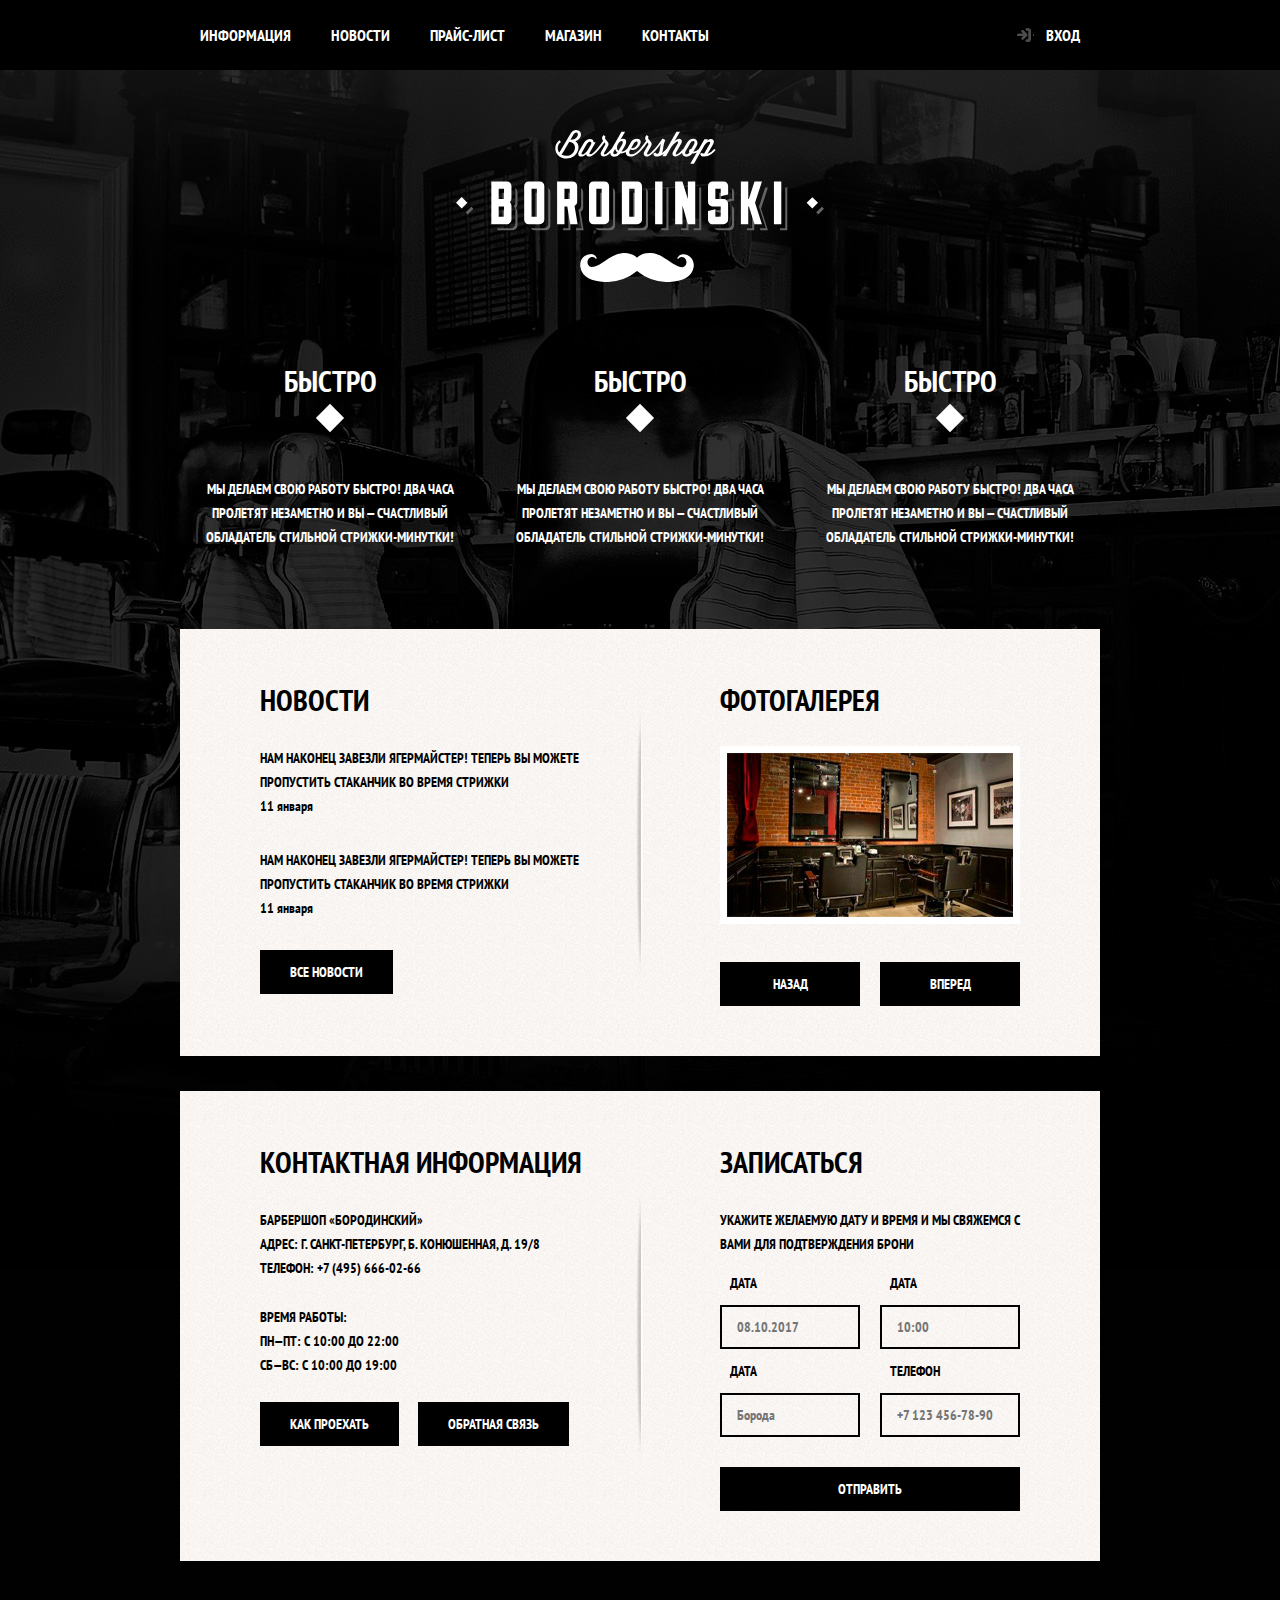
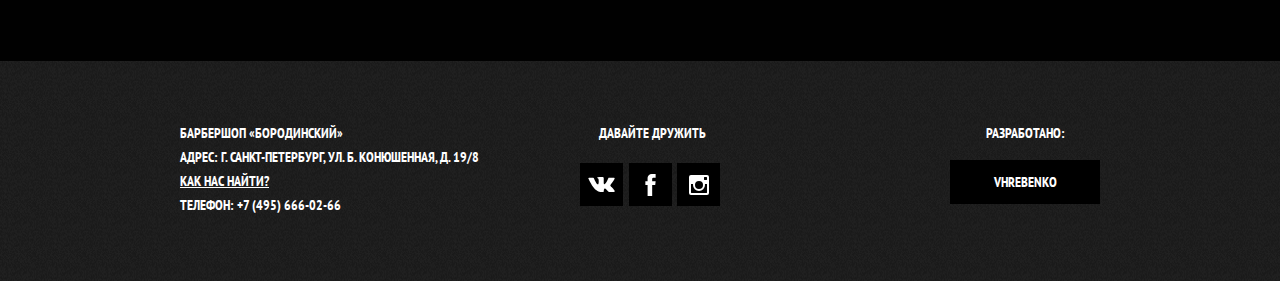
==== index.html @ f5a2f9d1 "first commit" ====
<!DOCTYPE html>
<html lang="ru">
  <head>
    <meta charset="UTF-8" />
    <meta http-equiv="X-UA-Compatible" content="IE=edge" />
    <meta name="viewport" content="width=device-width, initial-scale=1.0" />
    <title>Barbershop</title>    
    <link rel="preconnect" href="https://fonts.googleapis.com">
    <link rel="preconnect" href="https://fonts.gstatic.com" crossorigin>
    <link href="https://fonts.googleapis.com/css2?family=PT+Sans+Narrow:wght@400;700&display=swap" rel="stylesheet">
    <link rel="stylesheet" href="/style/normalize.css">
    <link rel="stylesheet" href="/style/style.css">    
  </head>
  <body>
    <header class="main-header"> 
      <nav class="main-navigation">
        <a class="main-header-logo">
          <img src="img/index-logo.svg" alt="Логотип барбершопа «БОРОДИНСКИЙ»" width="370" height="155"> 
        </a>   
        <div class="main-navigation-wrapper">
          <div class="container">
            <ul class="site-navigation">
              <li class="site-navigation__item"><a href="info.html">Информация</a></li>
              <li class="site-navigation__item"><a href="news.html">Новости</a></li>
              <li class="site-navigation__item"><a href="price_list.html">Прайс-лист</a></li>
              <li class="site-navigation__item"><a href="catalog.html">Магазин</a></li>
              <li class="site-navigation__item"><a href="contacts.html">Контакты</a></li>              
            </ul>
            <ul class="user-navigation">
              <li>
                <a class="login-link" href="login.html">Вход</a>
              </li>
            </ul>
          </div>
        </div>    
      </nav>    
    </header>
    <main class="container">
      <h1 class="visually-hidden">Барбершоп «БОРОДИНСКИЙ»</h1>
      <section class="features">
        <h2 class="visually-hidden">Преимущества</h2>
        <ul class="features-list">
          <li class="features-item">
            <h3>Быстро</h3>
            <p>МЫ ДЕЛАЕМ СВОЮ РАБОТУ БЫСТРО! ДВА ЧАСА ПРОЛЕТЯТ НЕЗАМЕТНО И ВЫ — СЧАСТЛИВЫЙ ОБЛАДАТЕЛЬ СТИЛЬНОЙ СТРИЖКИ-МИНУТКИ!</p>
          </li>
          <li class="features-item">
            <h3>Быстро</h3>
            <p>МЫ ДЕЛАЕМ СВОЮ РАБОТУ БЫСТРО! ДВА ЧАСА ПРОЛЕТЯТ НЕЗАМЕТНО И ВЫ — СЧАСТЛИВЫЙ ОБЛАДАТЕЛЬ СТИЛЬНОЙ СТРИЖКИ-МИНУТКИ!</p>
          </li>
          <li class="features-item">
            <h3>Быстро</h3>
            <p>МЫ ДЕЛАЕМ СВОЮ РАБОТУ БЫСТРО! ДВА ЧАСА ПРОЛЕТЯТ НЕЗАМЕТНО И ВЫ — СЧАСТЛИВЫЙ ОБЛАДАТЕЛЬ СТИЛЬНОЙ СТРИЖКИ-МИНУТКИ!</p>
          </li>
        </ul>  
      </section>
      <div class="index-columns">
        <section class="news">
          <h2>Новости</h2>
          <ul class="news-list">
            <li class="news-item">
              <p>НАМ НАКОНЕЦ ЗАВЕЗЛИ ЯГЕРМАЙСТЕР! ТЕПЕРЬ ВЫ МОЖЕТЕ ПРОПУСТИТЬ СТАКАНЧИК ВО ВРЕМЯ СТРИЖКИ</p>
              <time datetime="2021-01-11">11 января</time>
            </li>
            <li class="news-item">
              <p>НАМ НАКОНЕЦ ЗАВЕЗЛИ ЯГЕРМАЙСТЕР! ТЕПЕРЬ ВЫ МОЖЕТЕ ПРОПУСТИТЬ СТАКАНЧИК ВО ВРЕМЯ СТРИЖКИ</p>
              <time datetime="2021-01-11">11 января</time>
            </li>            
          </ul>  
          <a class="button"  href="news.html">Все новости</a>
        </section>
        <section class="gallery">
          <h2>Фотогалерея</h2>
          <div class="gallery-container">
            <figure class="gallery-content">
              <a href="#">
                <img src="./img/studio.jpg" width="286" height="164" alt="Интерьер">
              </a>
            </figure>
            <button class="button gallery-button gallery-button-back" type="button">Назад</button>
            <button class="button gallery-button gallery-button-next" type="button">Вперед</button>
          </div>

          
        </section>
      </div>
      <div class="index-columns">
        <section class="contacts">
          <h2>Контактная информация</h2>
          <p>
            БАРБЕРШОП «БОРОДИНСКИЙ»<br>
            АДРЕС: Г. САНКТ-ПЕТЕРБУРГ, Б. КОНЮШЕННАЯ, Д. 19/8<br>
            ТЕЛЕФОН: +7 (495) 666-02-66<br>
          </p>
          <p>
            ВРЕМЯ РАБОТЫ: <br>
            ПН—ПТ: С 10:00 ДО 22:00 <br>
            СБ—ВС: С 10:00 ДО 19:00 <br>
          </p>
          <a class="button" href="map.html">Как проехать</a>
          <a class="button" href="contacts.html">Обратная связь</a>
        </section>
        <section class="appointment">
          <h2>Записаться</h2>
          <p class="appointment-info">УКАЖИТЕ ЖЕЛАЕМУЮ ДАТУ И ВРЕМЯ И МЫ СВЯЖЕМСЯ С ВАМИ ДЛЯ ПОДТВЕРЖДЕНИЯ БРОНИ</p>
          <form action="https://echo.htmlacademy.ru" class="appointment__form" method="post">
            <p class="appointment__item">
              <label for="appointment-date">Дата</label>
              <input type="text" id="appointment-date" name="date" value="" placeholder="08.10.2017">
            </p>
            <p class="appointment__item">
              <label for="appointment-time">Дата</label>
              <input type="text" id="appointment-time" name="time" value="" placeholder="10:00">
            </p>
            <p class="appointment__item">
              <label for="appointment-name">Дата</label>
              <input type="text" id="appointment-name" name="name" value="" placeholder="Борода">
            </p>
            <p class="appointment__item">
              <label for="appointment-phone">Телефон</label>
              <input type="text" id="appointment-phone" name="phone" value="" placeholder="+7 123 456-78-90">
            </p>
            <button class="button appointment-button" type="submit">Отправить</button>
          </form>
        </section>
      </div>
      
    </main>
    <footer class="main-footer">
      <div class="container">        
        <p class="footer-contacts">
          БАРБЕРШОП «БОРОДИНСКИЙ»<br>
          АДРЕС: Г. САНКТ-ПЕТЕРБУРГ, УЛ. Б. КОНЮШЕННАЯ, Д. 19/8<br>
          <a href="map.html">КАК НАС НАЙТИ?</a><br>
          ТЕЛЕФОН: +7 (495) 666-02-66
        </p>
        <div class="footer-social">
          <b>Давайте дружить</b>
          <ul>
            <li class="social-button">
              <a href="#"><span class="visually-hidden">Вконтакте</span>
                <svg xmlns="http://www.w3.org/2000/svg" width="27" height="15" viewBox="0 0 26.14 14.91"><path d="M26 13.47l-.09-.17a13.55 13.55 0 0 0-2.6-3q-.87-.83-1.1-1.12A1 1 0 0 1 22 8a10.27 10.27 0 0 1 1.22-1.78l.88-1.16q2.35-3.13 2-4L26 .94a.8.8 0 0 0-.4-.22 2.14 2.14 0 0 0-.87 0h-3.92a.51.51 0 0 0-.27 0h-.3a.6.6 0 0 0-.15.14.93.93 0 0 0-.14.24 22.22 22.22 0 0 1-1.46 3.06q-.5.84-.93 1.46a7 7 0 0 1-.71.91 4.94 4.94 0 0 1-.52.47q-.23.18-.35.15l-.23-.05a.9.9 0 0 1-.31-.33 1.49 1.49 0 0 1-.16-.53V1.6a3.14 3.14 0 0 0 0-.62 2.12 2.12 0 0 0-.14-.44.73.73 0 0 0-.28-.33 1.57 1.57 0 0 0-.46-.18A9 9 0 0 0 12.57 0a8.93 8.93 0 0 0-3.25.33 1.83 1.83 0 0 0-.52.41q-.25.3-.07.33a1.67 1.67 0 0 1 1.16.59l.08.16a2.6 2.6 0 0 1 .19.63 6.32 6.32 0 0 1 .12 1 10.59 10.59 0 0 1 0 1.7q-.07.71-.13 1.1a2.21 2.21 0 0 1-.18.64 2.69 2.69 0 0 1-.16.3l-.07.07a1 1 0 0 1-.37.07.86.86 0 0 1-.46-.19 3.27 3.27 0 0 1-.56-.52 7 7 0 0 1-.66-.93q-.37-.6-.76-1.42l-.22-.39q-.2-.38-.56-1.11t-.62-1.43A.9.9 0 0 0 5.2.9h-.07a.93.93 0 0 0-.22-.16A1.44 1.44 0 0 0 4.6.65L.87.68A1 1 0 0 0 .1.94L0 1a.44.44 0 0 0 0 .22 1.08 1.08 0 0 0 .08.37Q.9 3.53 1.86 5.31t1.66 2.87Q4.23 9.27 5 10.24t1 1.24l.37.41.34.33a8.06 8.06 0 0 0 1 .78 16.34 16.34 0 0 0 1.4.9 7.6 7.6 0 0 0 1.79.72 6.19 6.19 0 0 0 2 .22h1.57a1.08 1.08 0 0 0 .72-.3l.05-.07a.9.9 0 0 0 .1-.25 1.38 1.38 0 0 0 0-.37 4.48 4.48 0 0 1 .09-1.05 2.77 2.77 0 0 1 .23-.71 1.74 1.74 0 0 1 .29-.4 1.19 1.19 0 0 1 .23-.2h.11a.86.86 0 0 1 .77.21 4.52 4.52 0 0 1 .83.79q.39.47.93 1.05a6.41 6.41 0 0 0 1 .87l.27.16a3.31 3.31 0 0 0 .71.3 1.53 1.53 0 0 0 .76.07l3.48-.05a1.58 1.58 0 0 0 .8-.17.68.68 0 0 0 .34-.37 1.06 1.06 0 0 0 0-.46 1.71 1.71 0 0 0-.1-.36z" fill="#fff"/></svg>
              </a>
            </li>
            <li class="social-button"><a href="#"><span class="visually-hidden">Фейсбук</span>
              <svg xmlns="http://www.w3.org/2000/svg" width="19" height="22" viewBox="0 0 10.15 21.74"><path d="M3.34 1.12A4.77 4.77 0 0 1 6.53 0h3.61v3.81H7.81a1.07 1.07 0 0 0-1.09.83v2.55h3.42c-.08 1.23-.24 2.45-.41 3.67h-3v10.87H2.21V10.86H0V7.21h2.19V3.66a3.83 3.83 0 0 1 1.15-2.54z" fill="#fff"/></svg>
            </a></li>
            <li class="social-button"><a href="#"><span class="visually-hidden">Инстаграм</span>
              <svg xmlns="http://www.w3.org/2000/svg" width="20" height="20" viewBox="0 0 20 20"><path d="M18 0H2a2 2 0 0 0-2 2v16a2 2 0 0 0 2 2h16a2 2 0 0 0 2-2V2a2 2 0 0 0-2-2zm-8 6a4 4 0 1 1-4 4 4 4 0 0 1 4-4zM2.5 18a.47.47 0 0 1-.5-.5V9h2.1a3.4 3.4 0 0 0-.1 1 6 6 0 1 0 12 0 3.4 3.4 0 0 0-.1-1H18v8.5a.47.47 0 0 1-.5.5zM18 4.5a.47.47 0 0 1-.5.5h-2a.47.47 0 0 1-.5-.5v-2a.47.47 0 0 1 .5-.5h2a.47.47 0 0 1 .5.5z" fill="#fff"/></svg>
            </a></li>
          </ul>
        </div>
        <p class="footer-copyright">
          <b>Разработано:</b>
          <a class="button" href="#">VHREBENKo</a>    
        </p>
      </div>
    </footer>    
    <section class="modal modal-login">
      <h2>Личный кабинет</h2>
      <p class="modal-description">Введите свой логин и пароль</p>
      <form class="login-form" action="#" method="post">
        <p>
          <label class="visually-hidden" for="user-login"></label>
          <input class="login-icon-user" type="text" id="user-login" name="login" placeholder="email@example.com">
        </p>
        <p>
          <label class="visually-hidden" for="user-password">Пароль</label>
          <input class="login-icon-password" id="user-password" type="password" name="password" placeholder="...........">
        </p>
        <p class="login-help">
          <label class="login-checkbox">
            <input type="checkbox" name="remember" class="visually-hidden">
            <span class="checkbox-indicator"></span>
            Запомнить меня 
          </label>
          <a class="restore" href="#">Я забыл пароль!</a>
        </p>
        <button class="button">Вход</button>
      </form>
      <button class="modal-close" type="button" aria-label="Закрыть"></button>  
    </section>     
    <section class="modal modal-map">
      <h2 class="visually-hidden">Как до нас добраться</h2>      
      <div>
        <img src="./img/map.jpg" width="780" height="560" alt="Офис компании по адресу ул.Толстого 18/8, Санкт-Петербург">
      </div>
      <button class="modal-close" type="button">
        <span class="visually-hidden">Закрыть</span>
      </button>
    </section>
  </body>
</html>
---- style/style.css ----
:root {
  --bakground-color: #f8f8f8;
  --white: #fff;
  --black: #000;
  --orange: #ff9900;
  --lite-orange: rgba(255, 153, 0, 0.7);
  --grey: #666;
  --lite-grey: #cccccc;
  --dark-grey: #413f3f;
  --green: #97ee3f;
  --hover-link: #242424;
  --bg-placeholder: #f8f5f2;
}

* {
  box-sizing: border-box;
}

html {
  font-family: "Montserrat", sans-serif;
}

main {
  width: 100%;
}

a {
  text-decoration: none;
}

h1,
h2,
h3,
h4,
h5,
h6 {
  margin: 0;
}

ul {
  margin: 0;
  padding: 0;
  list-style: none;
}

img {
  max-width: 100%;
  height: auto;
}

.text-center {
  text-align: center;
}

.container {
  width: 940px;
  margin: 0 auto;
  padding: 0 10px;
}

.visually-hidden:not(:focus):not(:active),
input[type="checkbox"].visually-hidden,
input[type="radio"].visually-hidden {
  position: absolute;
  width: 1px;
  height: 1px;
  margin: -1px;
  border: 0;
  padding: 0;

  white-space: nowrap;
  
  clip-path: inset(100%);
  clip: rect(0 0 0 0);
  overflow: hidden;
}

body {
  min-height: 100vh;
  display: flex;
  flex-direction: column;
  margin: 0;
  padding: 0;
  font-family: "PT Sans Narrow", "Arial", sans-serif;
  font-size: 14px;
  line-height: 24px;
  font-weight: 700;
  color: var(--white);
  text-transform: uppercase;
  background-color: var(--black);
  background-image: url("../img/bg.jpg");
  background-position: top center;
  background-repeat: no-repeat;  
}

body.inner-page {
  background-color: var(--bg-placeholder);
  background-image: url("../img/pattern-light.png"); 
  background-repeat: repeat;
}


.button {
  display: inline-block;
  margin-right: 16px;
  padding: 10px 30px;
  font: inherit;

  text-align: center;
  color: var(--white);
  vertical-align: middle;
  text-transform: uppercase;

  background-color: var(--black);
  border: none;
}

.button:hover,
.button:focus,
.button:active {
  background-color: #663d15;
  cursor: pointer;
}

.button.disabled,
.button:disabled {
  cursor: default;
  opacity: .5;
  background-color: var(--black);
}


/*=================================== HEADER ===========================*/
main {
  flex-grow: 1;
}

.main-header {
  margin-bottom: 75px;  
}

.inner-page .main-header {
  background-color: var(--black);
  margin-bottom: 60px;  
}

.main-navigation {
  display: flex;
  flex-direction: column;
  align-items: center;
  min-height: 285px;
  background-color: transparent;
  font-size: 16px;
  line-height: 20px;
  color: var(--white);  
}

.inner-page .main-navigation {
  flex-direction: row;  
  min-height: 70px;  
}

.main-header-logo {  
  order: 2;
  width: 368px;
  height: 153px;
}

.inner-page .main-header-logo {
  display: flex;  
  width: 112px;
  height: auto;
  padding: 24px 0;
  margin-right: 30px;
  order: 0; 
}

.main-navigation-wrapper {  
  width: 100%;
  min-height: 70px;
  margin-bottom: 60px;
  background-color: var(--black);
}

.main-navigation-wrapper .container {
  display: flex;
  justify-content: space-between;
}

.site-navigation {
  display: flex;
  flex-wrap: wrap;  
  width: 620px; 
}

.user-navigation {
  display: flex;  
  max-width: 140px;
}

.inner-page .user-navigation {
  margin-left: auto;
}

.site-navigation a,
.user-navigation a {
  position: relative;
  display: block;  
  padding: 25px 20px;  
  color: inherit;
}


.site-navigation a:hover,
.site-navigation a:focus,
.user-navigation a:hover,
.user-navigation a:focus {
  background-color: var(--hover-link);
} 

.inner-page .site-navigation a:hover,
.inner-page .site-navigation a:focus,
.inner-page .user-navigation a:hover,
.inner-page .user-navigation a:focus {
  background-color: transparent;  
}

.inner-page .site-navigation a:hover::after,
.inner-page .site-navigation a:focus::after,
.inner-page .user-navigation a:hover::after,
.inner-page .user-navigation a:focus::after {
  content: "";
  position: absolute;
  left: 0;
  bottom: -1px; 
  width: 100%;
  height: 4px;
  background-color: var(--white);
}



.user-navigation .login-link {
  position: relative;
  padding-left: 50px;
}

.login-link::before {
  content: "";
  
  position: absolute;
  left: 20px;
  top: 27px;
  width: 18px;
  height: 17px;

  background-image: url("../img/login.svg");
  opacity: 0.3; 
}

.login-link:hover::before,
.login-link:focus::before,
.login-link:active::before {
  opacity: 1;
}

.features {
  margin-bottom: 80px;
}

.features-list {
  display: flex;
  justify-content: space-between;
  min-height: 170px;
  margin: 0;
  padding: 0;
  list-style: none;  
}

.features-item {
  padding: 0 10px;
  min-height: 170px;
  width: 300px;
  text-align: center;
}

.features-item h3 {
  position: relative;
  margin-bottom: 75px;
  font-size: 30px;
  line-height: 42px;
}

.features-item h3::after { 
  content: "";

  position: absolute;
  top: 48px;
  left: 50%;
  margin-left: -10px;
  width:20px;
  height: 20px;

  background-color: var(--white);
  transform: rotate(45deg);
}

.features-item p {
  margin: 0;
}

.index-columns {
  display: flex;
  justify-content: space-between;
  padding: 50px 80px;
  margin-bottom: 35px;

  color: var(--black);

  background-color: var(--bg-placeholder);
  background-image: 
    url("../img/line.png"),
    url("../img/pattern-light.png");
  background-position: center ,0 0;
  background-repeat: no-repeat, repeat;
}

.index-columns h2 {  
  margin-bottom: 25px;
  font-size: 30px;
  line-height: 42px;
}

.news {
  width: 380px; 
}

.news-list {
  margin-bottom: 30px;
}

.news-item {
  margin-bottom: 30px;
}

.news-item p {
  margin-bottom: 0;
}

.news-item time {
  font-size: 14px;
  line-height: 24px;
  text-transform: none;
}

.gallery {
  width: 300px; 
}

.gallery-container {
  position: relative;
  min-height: 260px;
}

.gallery-content {  
  height: 178px;
  margin: 0;
  margin-bottom: 40px;
  background-color: var(--lite-grey);
  border: 7px solid var(--white);
}

.gallery-content a {
  display: block;
  height: 164px;
}

.gallery-content img {
  height: 164px;
  width: 286px;
}

.gallery-button {
  position: absolute;
  bottom: 0;

  width: 140px;
  margin: 0;
}

.gallery-button-back {
  left: 0;
}

.gallery-button-next {
  right: 0;
}

.contacts {
  width: 380px;  
}

.contacts p {
  margin: 0;
  margin-bottom: 25px;
}

.appointment {
  width: 300px;
  min-height: 340px;
}

.appointment-info {
  margin: 0;
  margin-bottom: 15px;
}

.appointment__form {
  display: flex;
  flex-wrap: wrap;
  justify-content: space-between;
}

.appointment__item {
  width: 140px;
  margin: 0;
  margin-bottom: 10px;
}

.appointment__item label {
  display: block;
  margin-left: 10px;
  margin-bottom: 10px;
}

.appointment__item input {
  padding: 8px 15px;
  max-width: 100%;
  font: inherit;
  background-color: transparent;
  border: 2px solid var(--black);
}

.appointment-button {
  display: block;
  width: 100%;
  margin: 0;
  margin-top: 20px;
}

.main-footer {
  position: relative;
  bottom: 0;
  left: 0;
  margin-top: 65px;
  padding: 60px 0;
  min-height: 180px;
  color: var(--white);

  background-color: #212121;
  background-image: url("../img/pattern-lite-black.png");
  background-position: 0 0;
  background-repeat: repeat;
}

.main-footer .container {
  display: flex;  
}

.footer-contacts {
  width: 320px;
  margin: 0;
  margin-right: 80px;
  min-height: 100px;
}

.footer-contacts a {
  color: var(--white);
  text-decoration: underline;
}

.footer-contacts a:hover,
.footer-contacts a:focus {
  text-decoration: none;
}

.footer-social {
  width: 145px;
  min-height: 100px;
  text-align: center;
}

.footer-social b {
  display: block;
  margin-bottom: 18px;
}

.footer-social ul {
  width: 140px;
  display: flex;
  justify-content: space-between;  
  flex-wrap: wrap;    
}

.social-button {
  display: flex;
  justify-content: center;
  align-items: center;
  width: 43px;
  height: 43px;
  margin-bottom: 10px;
  background-color: var(--black);
  color: var(--white);
}

.social-button:hover,
.social-button:focus {
  background-color: var(--white);
}

.social-button:hover path,
.social-button:focus path {
  fill: var(--black);
}

.social-button a {  
  display:flex;
  justify-content: center;
  width: 43px;
  height: 43px;
  align-items: center;
}

.footer-copyright {
  width: 150px;
  margin: 0;
  margin-left: auto;  
  text-align: center;
}

.footer-copyright b {
  display: block;
  margin-bottom: 15px;
}

.footer-copyright .button {
  display: block;
  margin-right: 0;
}

.footer-copyright .button:hover,
.footer-copyright .button:focus {
  color: var(--black);
  background-color: var(--white);
}

.modal {  
  position: fixed;
  top: 120px;
  left: 50%;
  margin-left: -225px;
  color: var(--black);

  background-color: var(--bg-placeholder);
  background-image: url("../img/pattern-light.png");
  background-position: 0 0;
  background-repeat: repeat;
  box-shadow: 0 30px 50px rgba(0, 0, 0, 0.7);
}

.modal-close {
  position: absolute;
  top: 0;
  right: -34px;
  width: 22px;
  height: 22px;
  background-color: transparent;
  border: 0;
  cursor: pointer;
}

.modal-close::before,
.modal-close::after {
  content: "";

  position: absolute;
  top: 10px;
  left: 2px;

  width: 19px;
  height: 3px;

  background-color: #d0d0d0;
}

.modal-close::before {
  transform: rotate(45deg);
}

.modal-close::after {
  transform: rotate(-45deg);
}

.modal-login {
  display: none;
  width: 450px;
  padding: 50px 80px;
}

.modal h2 {
  margin-bottom: 20px;

  font-size: 30px;
  line-height: 42px;
}

.modal-description {
  font-size: 14px;
  line-height: 24px;
}

.modal-description,
.login-form p {
  margin: 0;
  margin-bottom: 10px;
}

.login-form input[type="text"],
.login-form input[type="password"] {
  width: 100%;
  padding: 10px 28px 10px 15px;
  
  font: inherit;
  color: var(--black);
  text-transform: uppercase;

  background-color: var(--bg-placeholder);
  border: 2px solid var(--black);
}

.login-form input:focus,
.login-form input:hover {
  border: 2px solid #663d15;
  cursor: pointer;
}


.login-checkbox {
  position: relative;
  padding-left: 30px;
  cursor: pointer;
}

.login-checkbox input[type="checkbox"] + .checkbox-indicator {
  position: absolute;
  top: 0;
  left: 0;

  width: 20px;
  height: 20px;

  border: 2px solid var(--black);
}

.login-checkbox input[type="checkbox"]:focus + .checkbox-indicator {
  border-color: #663d15;
  outline: thin dotted;
  outline: 5px auto -webkit-focus-ring-color;
}

.login-checkbox input[type="checkbox"]:checked + .checkbox-indicator::before,
.login-checkbox input[type="checkbox"]:checked + .checkbox-indicator::after {
  content: "";

  position: absolute;
  top: 7px;
  left: 0;

  width: 15px;
  height: 2px;

  background-color: var(--black);
}

.login-checkbox input[type="checkbox"]:checked + .checkbox-indicator::before {
  transform: rotate(45deg);
}

.login-checkbox input[type="checkbox"]:checked + .checkbox-indicator::after {
  transform: rotate(-45deg);
}

.login-checkbox:hover,
.login-checkbox:focus,
.login-checkbox:focus-visible {
  color: #663d15;
}

.login-icon-user {
  background-image: url("../img/user.svg");
  background-position: 260px center;
  background-repeat: no-repeat;
}

.login-icon-password {
  background-image: url("../img/lock.svg");
  background-position: 260px center;
  background-repeat: no-repeat;
}

.login-form .login-help {
  display: flex;
  flex-wrap: wrap;
  justify-content: space-between;
  margin: 15px 0;
}

.restore {
  color: inherit;
  text-decoration: underline;
}

.restore:hover,
.restore:focus {
  text-decoration: none;
}

.login-form .button {
  width: 100%;
  margin-right: 0;
}

.modal-map {
  display: none;
  width: 766px;
  height: 560px;
  top: 50%;
  left: 50%;
  margin-left: -390px;
  margin-top: -280px;
  overflow: hidden;
  border: 7px solid var(--white);
}

/* INNER PAGE */

.page-title {
  font-size: 30px;
  line-height: 42px;
  margin-bottom: 25px;
  color: var(--black);
}

.breadcrumbs {
  display: flex;    
}

.breadcrumbs a {
  color: var(--black);
}

.breadcrumbs-item {
  position: relative;
  padding-right: 40px;
}

.breadcrumbs-item.active a{
  color: #aba9a7;
}

.breadcrumbs-item:not(:last-child)::after {  
  content: "";
  position: absolute;
  top: 8px;
  right: 15px;
  display: block;
  width: 8px;
  height: 8px;
  background-color: var(--black);
  transform: rotate(45deg);
}

.inner-content {
  color: var(--black);
}

.inner-content h2 {
  margin-top: 60px;
  margin-bottom: 30px;

  font-size: 24px;
  line-height: 30px;
}

.inner-content h3 {
  margin-top: 60px;
  margin-bottom: 30px;

  font-size: 20px;
  line-height: 24px;
}

.inner-content h2 + h3 {
  margin-top: 30px;
}

.inner-content p {
  margin: 14px 0;
}

.inner-content .big-heading {
  display: flex;
  align-items: center;

  margin-top: 55px;
  margin-bottom: 65px;

  text-align: center;
  font-size: 48px;
  line-height: 48px;
}

.big-heading::before,
.big-heading::after {  
  content: "";
  flex-grow: 1;
  flex-shrink: 0;
  width: 50px;
  height: 2px;
  background-color: var(--black);
}

.inner-content .big-heading::before {
  margin-right: 25px;
}

.inner-content .big-heading::after {
  margin-left: 25px;
}

.inner-content td {
  padding: 10px 15px;
  border: 2px solid var(--black);  
}

.inner-content table {
  border-collapse: collapse;
}

.custom-list-one {
  margin: 14px 0;  
}

.custom-list-one li {
  position: relative;

  margin-bottom: 15px;
  padding-left: 20px;
}

.custom-list-one li:before {
  content: '';

  position: absolute;
  top: 8px;
  left: 0;

  width: 8px;
  height: 8px;

  background: var(--black);
  transform: rotate(45deg);
}

.custom-table-one {
  width: 100%;
}

.custom-table-one td {
  width: 50%;
}

.custom-table-one td:last-child {
  text-align: center;
}

.inner-columns {
  display: flex;
  flex-wrap: wrap;
  justify-content: space-between;
  margin: 60px 0;
}

.inner-column-left,
.inner-column-right {
  width: 460px;
}

.inner-column-left *:first-child,
.inner-column-right *:first-child {
  margin-top: 0;
}

.inner-columns > h3:first-child {
  width: 460px;
  margin-top: 0;
  margin-right: 460px;
  margin-right: calc(100% - 460px);
}
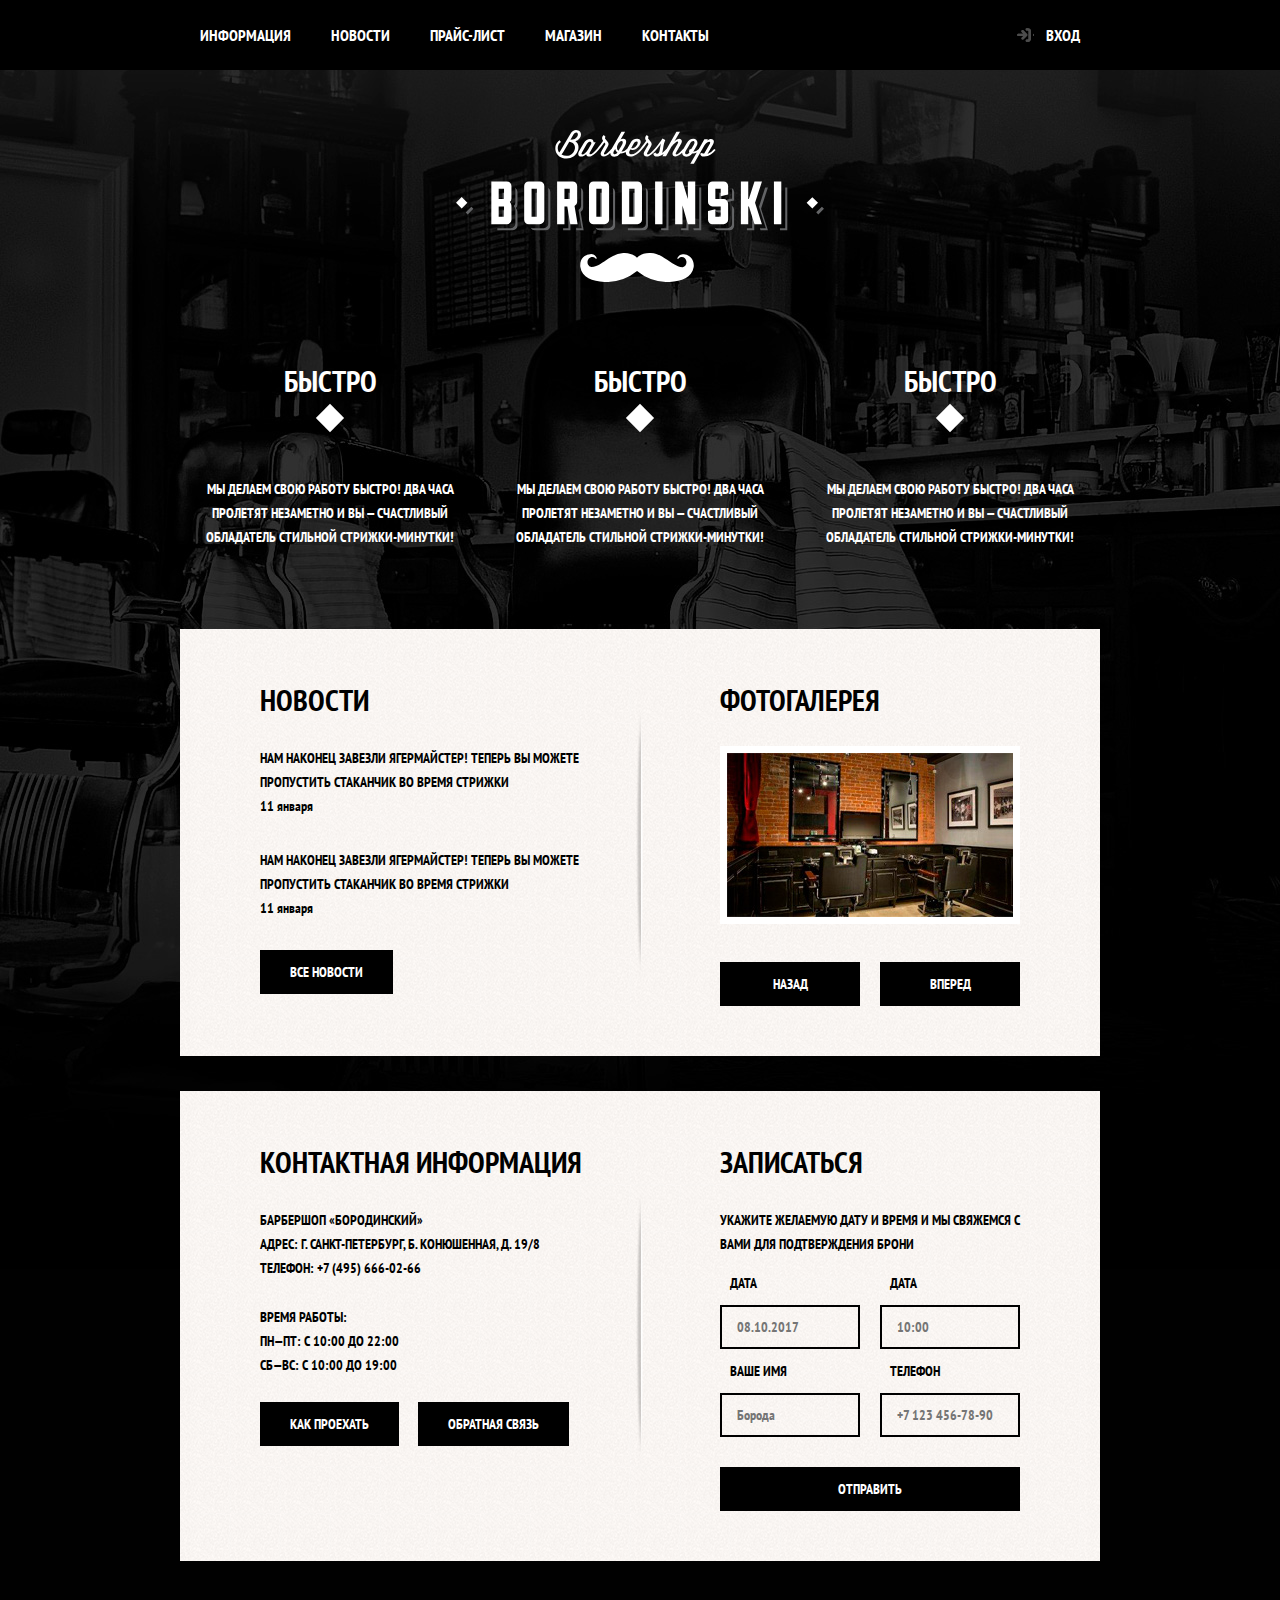
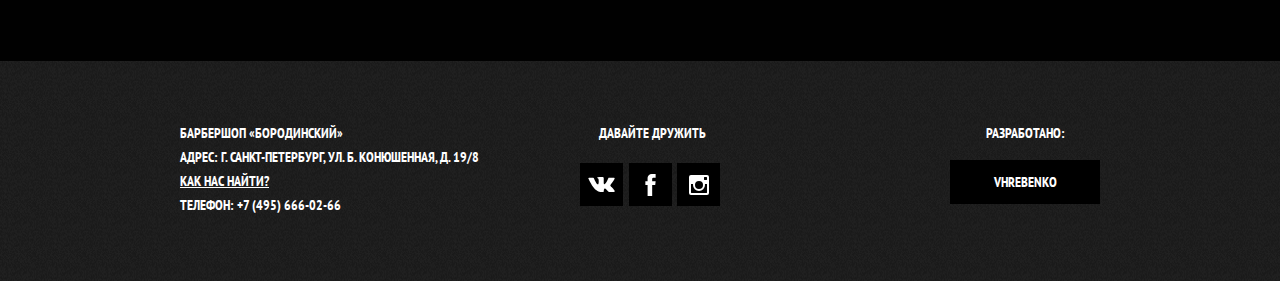
==== commit a7bddd69: "done catalog, price_list, item page" ====
--- a/index.html
+++ b/index.html
@@ -103,7 +103,7 @@
         <section class="appointment">
           <h2>Записаться</h2>
           <p class="appointment-info">УКАЖИТЕ ЖЕЛАЕМУЮ ДАТУ И ВРЕМЯ И МЫ СВЯЖЕМСЯ С ВАМИ ДЛЯ ПОДТВЕРЖДЕНИЯ БРОНИ</p>
-          <form action="https://echo.htmlacademy.ru" class="appointment__form" method="post">
+          <form action="https://postman-echo.com/post" class="appointment__form" method="post">
             <p class="appointment__item">
               <label for="appointment-date">Дата</label>
               <input type="text" id="appointment-date" name="date" value="" placeholder="08.10.2017">
@@ -113,7 +113,7 @@
               <input type="text" id="appointment-time" name="time" value="" placeholder="10:00">
             </p>
             <p class="appointment__item">
-              <label for="appointment-name">Дата</label>
+              <label for="appointment-name">Ваше имя</label>
               <input type="text" id="appointment-name" name="name" value="" placeholder="Борода">
             </p>
             <p class="appointment__item">
--- a/style/style.css
+++ b/style/style.css
@@ -130,10 +130,12 @@
 }
 
 
-/*=================================== HEADER ===========================*/
+/*=================================== MAIN ===========================*/
 main {
   flex-grow: 1;
 }
+
+/*================================== HEADER ========================*/
 
 .main-header {
   margin-bottom: 75px;  
@@ -175,6 +177,10 @@
   order: 0; 
 }
 
+.inner-page-breadcrumbs {
+  margin-bottom: 50px;
+}
+
 .main-navigation-wrapper {  
   width: 100%;
   min-height: 70px;
@@ -264,6 +270,9 @@
   opacity: 1;
 }
 
+
+/* =========================  FEATURES  ========================= */
+
 .features {
   margin-bottom: 80px;
 }
@@ -308,6 +317,8 @@
 .features-item p {
   margin: 0;
 }
+
+/* ===========================  INDECS COLUMNS =========================== */
 
 .index-columns {
   display: flex;
@@ -331,6 +342,8 @@
   line-height: 42px;
 }
 
+/*================================== NEWS ==========================================*/
+
 .news {
   width: 380px; 
 }
@@ -353,6 +366,8 @@
   text-transform: none;
 }
 
+/*=================================== GALLERY =====================================*/
+
 .gallery {
   width: 300px; 
 }
@@ -404,6 +419,8 @@
   margin: 0;
   margin-bottom: 25px;
 }
+
+/*===================================== APPOINTMENT ====================================*/
 
 .appointment {
   width: 300px;
@@ -447,6 +464,8 @@
   margin: 0;
   margin-top: 20px;
 }
+
+/*=================================== FOOTER ========================================*/
 
 .main-footer {
   position: relative;
@@ -553,6 +572,8 @@
   color: var(--black);
   background-color: var(--white);
 }
+
+/*========================================= MODAL ============================================*/
 
 .modal {  
   position: fixed;
@@ -780,39 +801,37 @@
   transform: rotate(45deg);
 }
 
-.inner-content {
+.inner-page-content {
   color: var(--black);
 }
 
-.inner-content h2 {
+.inner-page-content h2 {  
+  margin-bottom: 30px;
+
+  font-size: 24px;
+  line-height: 30px;
+}
+
+.inner-page-content h3 {
   margin-top: 60px;
   margin-bottom: 30px;
 
-  font-size: 24px;
-  line-height: 30px;
-}
-
-.inner-content h3 {
-  margin-top: 60px;
-  margin-bottom: 30px;
-
   font-size: 20px;
   line-height: 24px;
 }
 
-.inner-content h2 + h3 {
+.inner-page-content h2 + h3 {
   margin-top: 30px;
 }
 
-.inner-content p {
+.inner-page-content p {
   margin: 14px 0;
 }
 
-.inner-content .big-heading {
+.inner-page-content .big-heading {
   display: flex;
   align-items: center;
-
-  margin-top: 55px;
+  
   margin-bottom: 65px;
 
   text-align: center;
@@ -830,20 +849,20 @@
   background-color: var(--black);
 }
 
-.inner-content .big-heading::before {
+.inner-page-content .big-heading::before {
   margin-right: 25px;
 }
 
-.inner-content .big-heading::after {
+.inner-page-content .big-heading::after {
   margin-left: 25px;
 }
 
-.inner-content td {
+.inner-page-content td {
   padding: 10px 15px;
   border: 2px solid var(--black);  
 }
 
-.inner-content table {
+.inner-page-content table {
   border-collapse: collapse;
 }
 
@@ -851,14 +870,22 @@
   margin: 14px 0;  
 }
 
+.custom-list-one li,
+.custom-list-two li {
+  position: relative;
+  padding-left: 20px;
+}
+
 .custom-list-one li {
-  position: relative;
-
   margin-bottom: 15px;
-  padding-left: 20px;
-}
-
-.custom-list-one li:before {
+}
+
+.custom-list-one li {
+  margin-bottom: 10px;
+}
+
+.custom-list-one li:before,
+.custom-list-two li:before  {
   content: '';
 
   position: absolute;
@@ -888,7 +915,7 @@
   display: flex;
   flex-wrap: wrap;
   justify-content: space-between;
-  margin: 60px 0;
+  margin-bottom: 60px;
 }
 
 .inner-column-left,
@@ -906,4 +933,279 @@
   margin-top: 0;
   margin-right: 460px;
   margin-right: calc(100% - 460px);
+}
+
+.inner-columns-catalog {
+  flex-wrap: nowrap;
+}
+
+.inner-columns-aside {
+  min-width: 220px;
+}
+
+.inner-columns-aside form {
+  width: 100%;
+}
+
+.inner-columns-aside fieldset {
+  border: none;
+  padding: 0;
+}
+
+.inner-columns-aside fieldset:not(:last-child) {
+  margin-bottom: 45px;
+}
+
+.inner-columns-aside legend {
+  font-size: 24px;
+  line-height: 30px;
+  margin-bottom: 28px;
+}
+
+/*===================================== PRODUCE-LIST ==================================*/
+
+.produce-list__item {
+  font-size: 14px;
+  line-height: 18px;
+}
+
+.produce-list__item:not(:last-child) {
+  margin-bottom: 20px;
+}
+
+.produce-item__checkbox {
+  display: inline-block;
+  position: relative;
+  padding-left: 30px;
+  cursor: pointer;
+}
+
+.produce-item__checkbox input[type="checkbox"] + .checkbox-indicator {
+  position: absolute;
+  top: 0;
+  left: 0;
+
+  width: 20px;
+  height: 20px;
+
+  border: 2px solid var(--black);
+}
+
+.produce-item__checkbox input[type="checkbox"]:focus + .checkbox-indicator {
+  border-color: #663d15;
+  outline: thin dotted;
+  outline: 5px auto -webkit-focus-ring-color;
+}
+
+.produce-item__checkbox input[type="checkbox"]:checked + .checkbox-indicator::before,
+.produce-item__checkbox input[type="checkbox"]:checked + .checkbox-indicator::after {
+  content: "";
+
+  position: absolute;
+  top: 7px;
+  left: 0;
+
+  width: 15px;
+  height: 2px;
+
+  background-color: var(--black);
+}
+
+.produce-item__checkbox input[type="checkbox"]:checked + .checkbox-indicator::before {
+  transform: rotate(45deg);
+}
+
+.produce-item__checkbox input[type="checkbox"]:checked + .checkbox-indicator::after {
+  transform: rotate(-45deg);
+}
+
+.produce-item__checkbox:hover,
+.produce-item__checkbox:focus,
+.produce-item__checkbox:focus-visible {
+  color: #663d15;
+}
+
+/*=============================================== GOODS-LIST ===========================================*/
+
+.goods-list__item:not(:last-child) {
+  margin-bottom: 20px;
+}
+
+
+.goods-item__radio {
+  display: inline-block;
+  position: relative;
+  padding-left: 30px;
+  cursor: pointer;
+}
+
+.goods-item__radio input[type="radio"] + .radio-indicator {
+  position: absolute;
+  top: 0;
+  left: 0;
+
+  width: 20px;
+  height: 20px;
+
+  border: 2px solid var(--black);
+  border-radius: 100%;
+}
+
+.goods-item__radio input[type="radio"]:focus + .radio-indicator {
+  border-color: #663d15;
+  outline: thin dotted;
+  outline: 5px auto -webkit-focus-ring-color;
+}
+
+.goods-item__radio input[type="radio"]:checked + .radio-indicator::before,
+.goods-item__radio input[type="radio"]:checked + .radio-indicator::after {
+  content: "";
+
+  position: absolute;
+  top: 2.5px;
+  left: 2.5px;
+
+  width: 10px;
+  height: 10px;
+
+  background-color: var(--black);
+  border-radius: 100%;
+}
+
+.goods-item__radio input[type="radio"]:checked + .radio-indicator::before {
+  transform: rotate(45deg);
+}
+
+.goods-item__radio input[type="radio"]:checked + .radio-indicator::after {
+  transform: rotate(-45deg);
+}
+
+.goods-item__radio:hover,
+.goods-item__radio:focus,
+.goods-item__radio:focus-visible {
+  color: #663d15;
+}
+
+/*======================== PRODUCTS ============================*/
+
+.products-list {
+  display: flex;
+  flex-wrap: wrap;
+}
+
+.products-list__item {
+  width: 220px;
+  margin-bottom: 20px;
+  background-color: var(--white);
+  box-shadow: 0px 0px 15px rgba(0, 1, 1, 0.2);  
+}
+
+.products-list__item:not(:nth-child(3n)) {
+  margin-right: 20px;
+}
+
+.products-list__item figure {
+  margin: 0;
+}
+
+.products-item figcaption {
+  padding: 5px 15px 15px;
+}
+
+.products-item__info {
+  display: flex;
+  padding: 0 15px 15px;
+}
+
+.price {
+  display: flex; 
+  justify-content: center;
+  align-items: center; 
+
+  background-color: var(--lite-grey);
+}
+
+.products-item__info .price {
+  flex-grow: 1;
+}
+
+.products-item__info .button {
+  margin-right: 0;
+}
+
+.product-name {
+  text-transform: initial;
+}
+
+
+/* ============================ PRODUCT ============================== */
+
+.item-product-galery {
+  width: 462px;
+  min-height: 670px;
+}
+
+.product-galery__main {
+  box-shadow: 0px 0px 15px rgb(0 1 1 / 20%);
+  margin-bottom: 20px;
+}
+
+.galery-list {
+  display: flex;
+  flex-wrap: wrap;
+}
+
+.galery-list__item {
+  max-height: 150px;
+  box-shadow: 0px 0px 15px rgb(0 1 1 / 20%);
+  margin-bottom: 20px;
+}
+
+.galery-list__item:not(:nth-child(3n)) {
+  margin-right: 20px;
+}
+
+.galery-list__item a {
+  display: block;
+  height: 100%;
+}
+
+.item-product-info {
+  display: flex;
+  flex-direction: column;
+  flex-wrap: wrap;
+  width: 390px;
+  color: var(--black);
+}
+
+.item-product-info p {
+  height: auto;
+  margin: 0;
+  margin-bottom: 40px;
+}
+
+.item-product-info p:first-of-type {
+  display: flex;  
+}
+
+.product-availability {
+  margin-right: auto;
+}
+
+.product-vendor-code {
+  color: var(--lite-grey);
+}
+
+.item-product__price {
+  display: flex;
+  margin-bottom: 65px;
+}
+
+.item-product__price .price {
+  padding-left: 35px;
+  padding-right: 35px;
+}
+
+.item-product-info h2{
+  margin-bottom: 35px;
 }